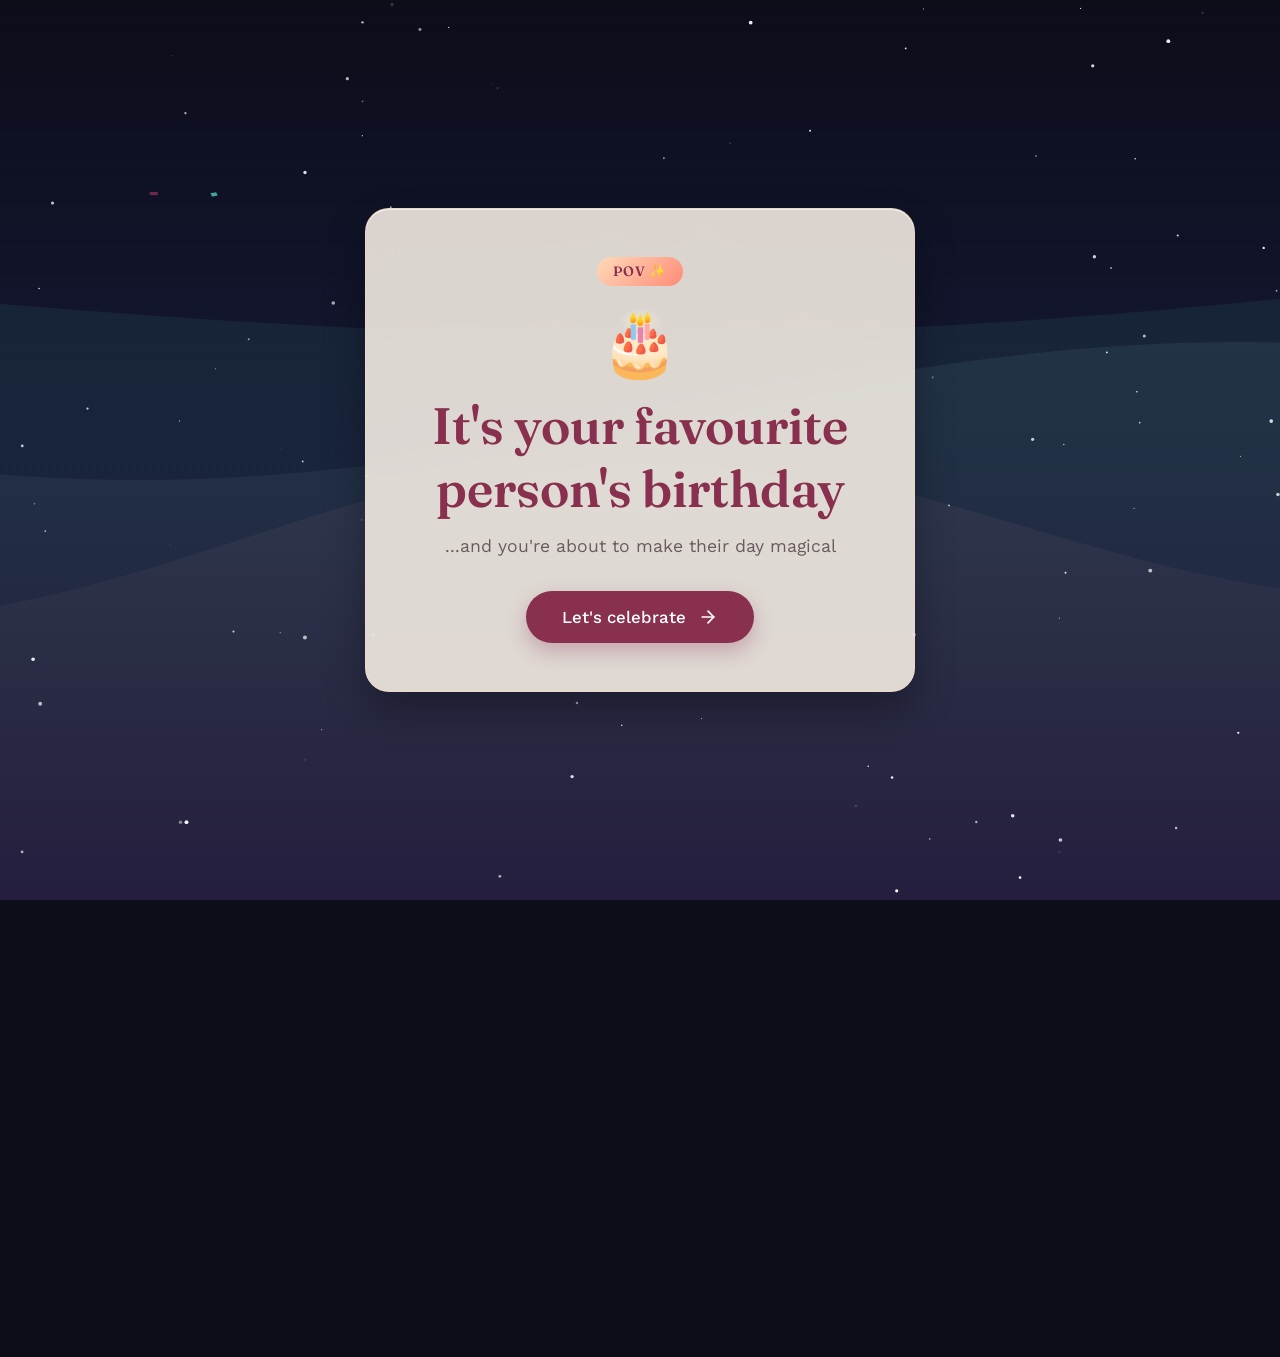
==== index.html @ 3d09d799 "Birthday surprise website" ====
<!DOCTYPE html>
<html lang="en">
<head>
    <meta charset="UTF-8">
    <meta name="viewport" content="width=device-width, initial-scale=1.0">
    <title>Happy Birthday! ❤️✨</title>
    <!-- Google Fonts -->
    <link rel="preconnect" href="https://fonts.googleapis.com">
    <link rel="preconnect" href="https://fonts.gstatic.com" crossorigin>
    <link href="https://fonts.googleapis.com/css2?family=Caveat:wght@600&family=Fraunces:ital,opsz,wght@0,9..144,400;0,9..144,600;1,9..144,400&family=Work+Sans:wght@300;400;500;600&display=swap" rel="stylesheet">
    <link rel="stylesheet" href="style.css">
</head>
<body>

    <!-- Northern Lights & Starry Background Canvas -->
    <canvas id="skyCanvas"></canvas>

    <!-- Main Container -->
    <main class="app-container">

        <!-- SCREEN 1: POV INTRO -->
        <section id="screen-1" class="screen active">
            <canvas id="confettiCanvas"></canvas>
            <div class="glass-card intro-card">
                <span class="badge">POV ✨</span>
                <div class="cake-icon floating">🎂</div>
                <h1 class="greeting">It's your favourite person's birthday</h1>
                <p class="subtitle">...and you're about to make their day magical</p>
                <div class="action-wrapper">
                    <button id="intro-btn" class="primary-btn glow-effect">
                        <span>Let's celebrate</span>
                        <svg width="20" height="20" viewBox="0 0 24 24" fill="none" stroke="currentColor" stroke-width="2" stroke-linecap="round" stroke-linejoin="round"><line x1="5" y1="12" x2="19" y2="12"></line><polyline points="12 5 19 12 12 19"></polyline></svg>
                    </button>
                </div>
            </div>
        </section>

        <!-- SCREEN 2: OPENING -->
        <section id="screen-2" class="screen">
            <div class="glass-card welcome-card">
                <span class="badge">Special Delivery ✨</span>
                <h1 class="greeting">Hello cutieee ❤️</h1>
                <p class="subtitle">I made something for you...</p>
                <div class="action-wrapper">
                    <button id="start-btn" class="primary-btn glow-effect">
                        <span>Continue to your gift</span>
                        <svg width="20" height="20" viewBox="0 0 24 24" fill="none" stroke="currentColor" stroke-width="2" stroke-linecap="round" stroke-linejoin="round"><line x1="5" y1="12" x2="19" y2="12"></line><polyline points="12 5 19 12 12 19"></polyline></svg>
                    </button>
                </div>
            </div>
        </section>

        <!-- SCREEN 3: GIFT ACCEPTANCE -->
        <section id="screen-3" class="screen">
            <div class="glass-card gift-card">
                <div class="gift-icon-wrapper floating">
                    🎁
                </div>
                <h2>Will you see it??? pls 🥺</h2>
                <p id="gift-prompt-text">I worked really hard on this, pretty please?</p>
                
                <div class="button-group">
                    <button id="yes-btn" class="primary-btn glow-effect">Yes, absolutely! 💖</button>
                    <button id="no-btn" class="secondary-btn">No way 🙈</button>
                </div>
            </div>
        </section>

        <!-- SCREEN 4: BOUQUET REVEAL -->
        <section id="screen-4" class="screen">
            <div class="screen-header">
                <h2>Pick Your Birthday Bouquets</h2>
                <p>Click each bouquet to flip it and read your special message. (Explore all 3 to continue!)</p>
            </div>

            <div class="bouquet-grid">
                <!-- Bouquet 1 -->
                <div class="flip-card" data-bouquet="1">
                    <div class="flip-card-inner">
                        <div class="flip-card-front">
                            <div class="card-image-wrapper">
                                <!-- Customized AI Bouquet Image 1 -->
                                <img src="https://images.unsplash.com/photo-1561181286-d3fee7d55364?q=80&w=600&auto=format&fit=crop" alt="Sunset Peach Bouquet">
                            </div>
                            <div class="card-label">
                                <h3>Sunset Rose Bouquet</h3>
                                <span class="tap-hint">Tap to flip ✨</span>
                            </div>
                        </div>
                        <div class="flip-card-back">
                            <h3>Radiant Joy</h3>
                            <p>May your days always be filled with the warmth of golden hour sunsets and the softest, purest smiles.</p>
                        </div>
                    </div>
                </div>

                <!-- Bouquet 2 -->
                <div class="flip-card" data-bouquet="2">
                    <div class="flip-card-inner">
                        <div class="flip-card-front">
                            <div class="card-image-wrapper">
                                <!-- Customized AI Bouquet Image 2 -->
                                <img src="https://images.unsplash.com/photo-1526047932273-341f2a7631f9?q=80&w=600&auto=format&fit=crop" alt="Dreamy Berry Peony Bouquet">
                            </div>
                            <div class="card-label">
                                <h3>Dreamy Berry Peonies</h3>
                                <span class="tap-hint">Tap to flip ✨</span>
                            </div>
                        </div>
                        <div class="flip-card-back">
                            <h3>Endless Magic</h3>
                            <p>You bring so much gentle grace and beauty into the world. Never stop shining your gorgeous light!</p>
                        </div>
                    </div>
                </div>

                <!-- Bouquet 3 -->
                <div class="flip-card" data-bouquet="3">
                    <div class="flip-card-inner">
                        <div class="flip-card-front">
                            <div class="card-image-wrapper">
                                <!-- Customized Bouquet Image 3 -->
                                <img src="bouquet3.jpg" alt="Blush Garden Bouquet">
                            </div>
                            <div class="card-label">
                                <h3>Blush Garden Bouquet</h3>
                                <span class="tap-hint">Tap to flip ✨</span>
                            </div>
                        </div>
                        <div class="flip-card-back">
                            <h3>Sweetest Dreams</h3>
                            <p>Here’s to another year of beautiful adventures, cozy moments, and all your biggest dreams coming true.</p>
                        </div>
                    </div>
                </div>
            </div>

            <div class="action-wrapper center">
                <button id="to-memories-btn" class="primary-btn glow-effect" disabled>
                    <span>View Our Memories & Wish</span>
                    <svg width="20" height="20" viewBox="0 0 24 24" fill="none" stroke="currentColor" stroke-width="2" stroke-linecap="round" stroke-linejoin="round"><line x1="5" y1="12" x2="19" y2="12"></line><polyline points="12 5 19 12 12 19"></polyline></svg>
                </button>
            </div>
        </section>

        <!-- SCREEN 5: POLAROID MEMORIES + FINAL WISH -->
        <section id="screen-5" class="screen">
            <!-- Flower Petal Rain Canvas Layer -->
            <canvas id="petalCanvas"></canvas>

            <div class="screen-header">
                <h2>Precious Memories</h2>
                <p>Captured moments of pure warmth and joy.</p>
            </div>

            <!-- Polaroid Grid (6 memories) -->
            <div class="polaroid-grid">
                <div class="polaroid">
                    <div class="polaroid-img">
                        <img src="WhatsApp Image 2026-08-11 at 7.57.30 PM.jpeg" alt="Memory 1">
                    </div>
                    <p class="caption">That radiant smile ✨</p>
                </div>
                <div class="polaroid">
                    <div class="polaroid-img">
                        <img src="WhatsApp Image 2026-08-11 at 7.52.38 PM.jpeg" alt="Memory 2">
                    </div>
                    <p class="caption">Endless laughter 🥂</p>
                </div>
                <div class="polaroid">
                    <div class="polaroid-img">
                        <img src="WhatsApp Image 2026-08-11 at 7.52.39 PM.jpeg" alt="Memory 3">
                    </div>
                    <p class="caption">Golden hour magic 🌅</p>
                </div>
                <div class="polaroid">
                    <div class="polaroid-img">
                        <img src="WhatsApp Image 2026-08-11 at 7.55.46 PM.jpeg" alt="Memory 4">
                    </div>
                    <p class="caption">Absolute diva 👑</p>
                </div>
                <div class="polaroid">
                    <div class="polaroid-img">
                        <img src="WhatsApp Image 2026-08-11 at 7.56.31 PM.jpeg" alt="Memory 5">
                    </div>
                    <p class="caption">Adventures together 🗺️</p>
                </div>
                <div class="polaroid">
                    <div class="polaroid-img">
                        <img src="WhatsApp Image 2026-08-11 at 7.57.30 PM.jpeg" alt="Memory 6">
                    </div>
                    <p class="caption">Simply unforgettable 💖</p>
                </div>
            </div>

            <!-- Warm Birthday Message Card -->
            <div class="glass-card final-message-card">
                <span class="badge">Happy Birthday! 🎉</span>
                <h2>To the most wonderful soul,</h2>
                <p>
                  Happy Birthday to my forever person! ❤️✨ 14 years of friendship, countless memories, endless laughter, silly fights, and so many beautiful moments — and I’m so grateful for every single one of them. 🥹💕 You’ve been a constant through all these years, and I genuinely feel lucky to have grown up with you by my side. Here’s to many more years of friendship, adventures, and memories together. I love you endlessly, and I hope life gives you all the happiness you truly deserve. 🫶🏻🎂✨

                </p>
                <div class="signature">
                    <span>With all my heart,</span>
                    <span class="handwritten">Yours truly ✨</span>
                </div>
            </div>

            <div class="action-wrapper center">
                <button id="play-again-btn" class="primary-btn glow-effect">
                    <span>Play Again 🔄</span>
                </button>
            </div>
        </section>

    </main>

    <script src="script.js"></script>
</body>
</html>
---- style.css ----
/* --- CSS VARIABLES & DESIGN SYSTEM --- */
:root {
    --bg-deep: #0b0d19;
    --bg-indigo: #151934;
    --bg-violet: #251e3e;
    
    --sunset-cream: #FFF7ED;
    --sunset-peach: #FFDAB9;
    --sunset-coral: #FF8B77;
    --sunset-berry: #88304E;
    --sunset-berry-hover: #A03B5D;
    
    --card-bg: rgba(255, 247, 237, 0.85);
    --card-border: rgba(255, 218, 185, 0.4);
    --glass-blur: blur(16px);
    
    --text-dark: #2B2125;
    --text-muted: #6B5B61;
    --white: #FFFFFF;
    
    --transition-smooth: all 0.5s cubic-bezier(0.4, 0, 0.2, 1);
}

/* --- RESET & BASE STYLES --- */
* {
    margin: 0;
    padding: 0;
    box-sizing: border-box;
}

body {
    font-family: 'Work Sans', sans-serif;
    background-color: var(--bg-deep);
    color: var(--text-dark);
    min-height: 100vh;
    overflow-x: hidden;
    position: relative;
}

h1, h2, h3, .badge {
    font-family: 'Fraunces', serif;
}

/* --- NORTHERN LIGHTS BACKGROUND CANVAS --- */
#skyCanvas {
    position: fixed;
    top: 0;
    left: 0;
    width: 100vw;
    height: 100vh;
    z-index: -1;
    pointer-events: none;
}

#petalCanvas {
    position: absolute;
    top: 0;
    left: 0;
    width: 100%;
    height: 100%;
    z-index: 1;
    pointer-events: none;
}

/* --- APP CONTAINER & SCREENS --- */
.app-container {
    width: 100%;
    min-height: 100vh;
    display: flex;
    justify-content: center;
    align-items: center;
    position: relative;
    padding: 2rem 1rem;
}

.screen {
    position: absolute;
    width: 100%;
    max-width: 1100px;
    opacity: 0;
    visibility: hidden;
    transform: translateY(20px) scale(0.98);
    transition: var(--transition-smooth);
    display: flex;
    flex-direction: column;
    align-items: center;
    justify-content: center;
    padding: 1rem;
    z-index: 2;
}

.screen.active {
    opacity: 1;
    visibility: visible;
    transform: translateY(0) scale(1);
}

/* --- GLASS CARD COMPONENTS --- */
.glass-card {
    background: var(--card-bg);
    backdrop-filter: var(--glass-blur);
    -webkit-backdrop-filter: var(--glass-blur);
    border: 1px solid var(--card-border);
    border-radius: 24px;
    padding: 3rem 2.5rem;
    text-align: center;
    box-shadow: 0 20px 40px rgba(0, 0, 0, 0.3), inset 0 1px 0 rgba(255, 255, 255, 0.6);
    max-width: 550px;
    width: 100%;
}

.badge {
    display: inline-block;
    background: linear-gradient(135deg, var(--sunset-peach), var(--sunset-coral));
    color: var(--sunset-berry);
    padding: 0.4rem 1rem;
    border-radius: 50px;
    font-size: 0.85rem;
    font-weight: 600;
    margin-bottom: 1.2rem;
    text-transform: uppercase;
    letter-spacing: 0.05em;
}

.greeting {
    font-size: clamp(2.2rem, 5vw, 3.2rem);
    color: var(--sunset-berry);
    margin-bottom: 0.8rem;
    font-weight: 600;
}

.subtitle {
    font-size: 1.1rem;
    color: var(--text-muted);
    margin-bottom: 2rem;
    line-height: 1.5;
}

/* --- BUTTONS & INTERACTIONS --- */
.action-wrapper {
    margin-top: 1.5rem;
    width: 100%;
    display: flex;
    justify-content: center;
}

.action-wrapper.center {
    margin-top: 3rem;
}

.primary-btn {
    background: var(--sunset-berry);
    color: var(--white);
    border: none;
    padding: 1rem 2.2rem;
    border-radius: 50px;
    font-size: 1.05rem;
    font-weight: 500;
    cursor: pointer;
    display: inline-flex;
    align-items: center;
    gap: 0.8rem;
    box-shadow: 0 8px 20px rgba(136, 48, 78, 0.3);
    transition: var(--transition-smooth);
    font-family: 'Work Sans', sans-serif;
}

.primary-btn:hover:not(:disabled) {
    background: var(--sunset-berry-hover);
    transform: translateY(-2px);
    box-shadow: 0 12px 25px rgba(136, 48, 78, 0.4);
}

.primary-btn:disabled {
    opacity: 0.5;
    cursor: not-allowed;
    transform: none;
    box-shadow: none;
}

.secondary-btn {
    background: transparent;
    color: var(--sunset-berry);
    border: 2px solid var(--sunset-coral);
    padding: 1rem 2.2rem;
    border-radius: 50px;
    font-size: 1.05rem;
    font-weight: 500;
    cursor: pointer;
    transition: var(--transition-smooth);
    font-family: 'Work Sans', sans-serif;
}

.secondary-btn:hover {
    background: rgba(255, 139, 119, 0.1);
}

/* --- SCREEN 2: GIFT --- */
.gift-icon-wrapper {
    font-size: 4rem;
    margin-bottom: 1rem;
}

.floating {
    animation: floatingAnim 3s ease-in-out infinite;
}

@keyframes floatingAnim {
    0%, 100% { transform: translateY(0); }
    50% { transform: translateY(-10px); }
}

/* --- SCREEN 1: POV INTRO --- */
.intro-card {
    position: relative;
    z-index: 2;
}

.cake-icon {
    font-size: 4rem;
    margin-bottom: 0.8rem;
}

#confettiCanvas {
    position: absolute;
    top: 0;
    left: 0;
    width: 100%;
    height: 100%;
    z-index: 1;
    pointer-events: none;
}

.button-group {
    display: flex;
    gap: 1rem;
    justify-content: center;
    margin-top: 2rem;
    position: relative;
    min-height: 60px;
}

/* --- SCREEN 3: BOUQUET 3D FLIP CARDS --- */
.screen-header {
    text-align: center;
    margin-bottom: 2.5rem;
}

.screen-header h2 {
    font-size: clamp(2rem, 4vw, 2.8rem);
    color: var(--sunset-cream);
    margin-bottom: 0.5rem;
}

.screen-header p {
    color: var(--sunset-peach);
    font-size: 1.05rem;
}

.bouquet-grid {
    display: grid;
    grid-template-columns: repeat(auto-fit, minmax(280px, 1fr));
    gap: 2rem;
    width: 100%;
    max-width: 1000px;
}

.flip-card {
    background-color: transparent;
    height: 420px;
    perspective: 1000px;
    cursor: pointer;
}

.flip-card-inner {
    position: relative;
    width: 100%;
    height: 100%;
    text-align: center;
    transition: transform 0.8s cubic-bezier(0.4, 0, 0.2, 1);
    transform-style: preserve-3d;
    border-radius: 20px;
    box-shadow: 0 15px 35px rgba(0,0,0,0.25);
}

.flip-card.flipped .flip-card-inner {
    transform: rotateY(180deg);
}

.flip-card-front, .flip-card-back {
    position: absolute;
    width: 100%;
    height: 100%;
    backface-visibility: hidden;
    -webkit-backface-visibility: hidden;
    border-radius: 20px;
    overflow: hidden;
    border: 1px solid var(--card-border);
}

.flip-card-front {
    background: var(--card-bg);
    display: flex;
    flex-direction: column;
}

.card-image-wrapper {
    width: 100%;
    height: 75%;
    overflow: hidden;
}

.card-image-wrapper img {
    width: 100%;
    height: 100%;
    object-fit: cover;
    transition: transform 0.6s ease;
}

.flip-card:hover .card-image-wrapper img {
    transform: scale(1.05);
}

.card-label {
    padding: 1.2rem;
    background: var(--sunset-cream);
    flex: 1;
    display: flex;
    flex-direction: column;
    justify-content: center;
}

.card-label h3 {
    font-size: 1.2rem;
    color: var(--sunset-berry);
    margin-bottom: 0.3rem;
}

.tap-hint {
    font-size: 0.85rem;
    color: var(--text-muted);
}

.flip-card-back {
    background: linear-gradient(135deg, #151934, #1e2550, #251e3e);
    color: var(--white);
    transform: rotateY(180deg);
    padding: 3rem 2rem;
    display: flex;
    flex-direction: column;
    justify-content: center;
    align-items: center;
    text-align: center;
    border: 1px solid rgba(78, 205, 196, 0.15);
    box-shadow: inset 0 0 60px rgba(78, 205, 196, 0.05), inset 0 0 20px rgba(168, 230, 207, 0.03);
}

.flip-card-back h3 {
    font-size: 1.8rem;
    color: var(--sunset-peach);
    margin-bottom: 1.2rem;
}

.flip-card-back p {
    font-size: 1.05rem;
    line-height: 1.6;
    color: var(--sunset-cream);
}

/* --- SCREEN 5: POLAROID GRID & FINAL WISH --- */
#screen-5 {
    padding: 4rem 1rem;
    max-width: 1200px;
    align-items: center;
    justify-content: flex-start;
}

#screen-5.active {
    position: relative;
    min-height: 100vh;
    height: auto;
    padding-top: 3rem;
}

.polaroid-grid {
    display: grid;
    grid-template-columns: repeat(3, 1fr);
    gap: 2rem;
    width: 100%;
    max-width: 950px;
    margin: 0 auto 3rem auto;
}

.polaroid {
    background: var(--sunset-cream);
    padding: 10px 10px 20px 10px;
    border-radius: 6px;
    box-shadow: 0 10px 25px rgba(0,0,0,0.3);
    transform: rotate(var(--rot, 0deg));
    transition: var(--transition-smooth);
    width: 100%;
}

.polaroid:nth-child(1) { --rot: -3deg; }
.polaroid:nth-child(2) { --rot: 2deg; }
.polaroid:nth-child(3) { --rot: -2deg; }
.polaroid:nth-child(4) { --rot: 3deg; }
.polaroid:nth-child(5) { --rot: -1.5deg; }
.polaroid:nth-child(6) { --rot: 2.5deg; }

.polaroid:hover {
    transform: translateY(-8px) rotate(0deg) scale(1.05);
    box-shadow: 0 20px 35px rgba(0,0,0,0.4);
    z-index: 10;
}

.polaroid-img {
    width: 100%;
    aspect-ratio: 3 / 4;
    overflow: hidden;
    border-radius: 4px;
    margin-bottom: 10px;
    background: #f3e8de;
}

.polaroid-img img {
    width: 100%;
    height: 100%;
    object-fit: cover;
    object-position: center top;
}

.polaroid .caption {
    font-family: 'Caveat', cursive;
    font-size: 1.2rem;
    color: var(--sunset-berry);
    text-align: center;
    white-space: nowrap;
    overflow: hidden;
    text-overflow: ellipsis;
}

.final-message-card {
    max-width: 750px;
    margin: 0 auto;
    text-align: left;
    padding: 3rem;
}

.final-message-card h2 {
    color: var(--sunset-berry);
    font-size: 2rem;
    margin-bottom: 1.2rem;
}

.final-message-card p {
    font-size: 1.1rem;
    line-height: 1.8;
    color: var(--text-dark);
    margin-bottom: 2rem;
}

.signature {
    display: flex;
    flex-direction: column;
    align-items: flex-end;
    font-size: 1.1rem;
    color: var(--text-muted);
}

.signature .handwritten {
    font-family: 'Caveat', cursive;
    font-size: 2.2rem;
    color: var(--sunset-berry);
    margin-top: -5px;
}

/* --- RESPONSIVE MEDIA QUERIES --- */
@media (max-width: 768px) {
    .glass-card {
        padding: 2rem 1.5rem;
    }
    
    .polaroid-grid {
        grid-template-columns: repeat(2, 1fr);
        gap: 1.2rem;
        max-width: 100%;
    }
    
    .polaroid {
        padding: 8px 8px 16px 8px;
    }

    .polaroid .caption {
        font-size: 1rem;
    }
    
    .flip-card {
        height: 380px;
    }
}

@media (max-width: 480px) {
    .polaroid-grid {
        grid-template-columns: repeat(2, 1fr);
        gap: 1rem;
    }
}
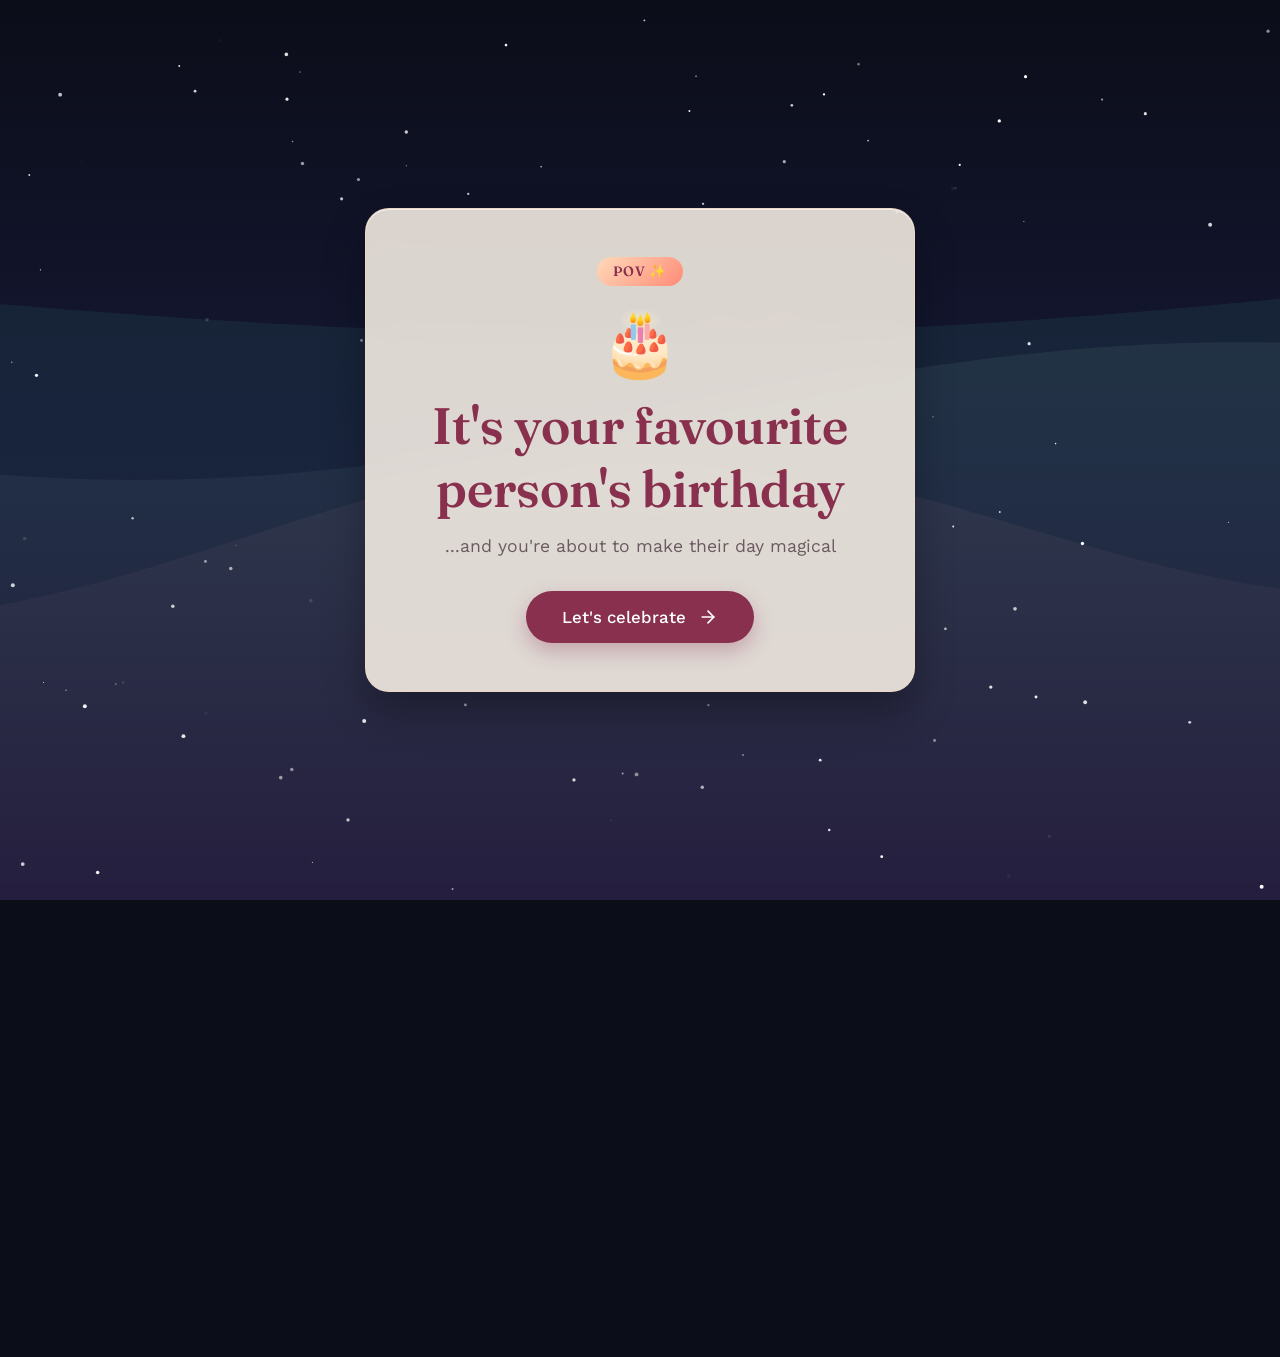
==== commit 75487d64: "Update index.html" ====
--- a/index.html
+++ b/index.html
@@ -70,7 +70,7 @@
         <section id="screen-4" class="screen">
             <div class="screen-header">
                 <h2>Pick Your Birthday Bouquets</h2>
-                <p>Click each bouquet to flip it and read your special message. (Explore all 3 to continue!)</p>
+                <p>Click each bouquet to flip it and read your special message.</p>
             </div>
 
             <div class="bouquet-grid">
@@ -89,7 +89,7 @@
                         </div>
                         <div class="flip-card-back">
                             <h3>Radiant Joy</h3>
-                            <p>May your days always be filled with the warmth of golden hour sunsets and the softest, purest smiles.</p>
+                            <p>May your life always be filled with little moments that make your heart happy, people who make you feel loved, and memories you’ll smile about forever. You deserve all the joy, laughter, and beautiful things this world has to offer. ❤️</p>
                         </div>
                     </div>
                 </div>
@@ -109,7 +109,7 @@
                         </div>
                         <div class="flip-card-back">
                             <h3>Endless Magic</h3>
-                            <p>You bring so much gentle grace and beauty into the world. Never stop shining your gorgeous light!</p>
+                            <p>Fourteen years of friendship, countless memories, endless laughter, and somehow, you still make life a little brighter just by being in it. I’m so grateful I got to grow up with you. Here’s to all the beautiful memories we still have left to make. 🥹❤️</p>
                         </div>
                     </div>
                 </div>
@@ -129,7 +129,7 @@
                         </div>
                         <div class="flip-card-back">
                             <h3>Sweetest Dreams</h3>
-                            <p>Here’s to another year of beautiful adventures, cozy moments, and all your biggest dreams coming true.</p>
+                            <p>Here’s to another year of chasing dreams, finding happiness in unexpected places, and becoming everything you’ve ever wished to be. May every dream you hold close find its way to you, and may life always be kinder and more beautiful than you imagined. ✨</p>
                         </div>
                     </div>
                 </div>
@@ -198,7 +198,7 @@
                 <span class="badge">Happy Birthday! 🎉</span>
                 <h2>To the most wonderful soul,</h2>
                 <p>
-                  Happy Birthday to my forever person! ❤️✨ 14 years of friendship, countless memories, endless laughter, silly fights, and so many beautiful moments — and I’m so grateful for every single one of them. 🥹💕 You’ve been a constant through all these years, and I genuinely feel lucky to have grown up with you by my side. Here’s to many more years of friendship, adventures, and memories together. I love you endlessly, and I hope life gives you all the happiness you truly deserve. 🫶🏻🎂✨
+                  Happy Birthday to my forever person! ❤️✨ 14 years of friendship, countless memories, endless laughter, silly fights, and so many beautiful moments — and I’m so grateful for every single one of them. 🥹💕 You’ve been  constant through all these years, and I genuinely feel lucky to have grown up with you by my side. Here’s to many more years of friendship, adventures, and memories together. I love you endlessly, and I hope life gives you all the happiness you truly deserve. 🫶🏻🎂✨
 
                 </p>
                 <div class="signature">
--- a/style.css
+++ b/style.css
@@ -477,10 +477,68 @@
 
 /* --- RESPONSIVE MEDIA QUERIES --- */
 @media (max-width: 768px) {
+    .app-container {
+        display: block;
+        padding: 0;
+        min-height: auto;
+    }
+
+    .screen {
+        position: fixed;
+        top: 0;
+        left: 0;
+        right: 0;
+        bottom: 0;
+        max-width: 100%;
+        padding: 1.5rem 1rem;
+        overflow-y: auto;
+        -webkit-overflow-scrolling: touch;
+        justify-content: flex-start;
+        padding-top: 2rem;
+    }
+
+    /* Center content vertically only for short screens (1-3) */
+    #screen-1.active,
+    #screen-2.active,
+    #screen-3.active {
+        display: flex;
+        justify-content: center;
+        align-items: center;
+    }
+
     .glass-card {
         padding: 2rem 1.5rem;
     }
-    
+
+    /* Bouquet grid: single column on mobile */
+    .bouquet-grid {
+        grid-template-columns: 1fr;
+        gap: 1.5rem;
+        max-width: 100%;
+    }
+
+    .flip-card {
+        height: 360px;
+    }
+
+    .screen-header {
+        margin-bottom: 1.5rem;
+    }
+
+    .screen-header h2 {
+        font-size: 1.6rem;
+    }
+
+    .screen-header p {
+        font-size: 0.95rem;
+    }
+
+    .action-wrapper.center {
+        margin-top: 2rem;
+        padding-bottom: 2rem;
+    }
+
+    /* Polaroid grid */
     .polaroid-grid {
         grid-template-columns: repeat(2, 1fr);
         gap: 1.2rem;
@@ -494,15 +552,70 @@
     .polaroid .caption {
         font-size: 1rem;
     }
-    
+
+    /* Final message card */
+    .final-message-card {
+        padding: 2rem 1.5rem;
+    }
+
+    .final-message-card h2 {
+        font-size: 1.6rem;
+    }
+
+    .final-message-card p {
+        font-size: 1rem;
+    }
+
+    #screen-5 {
+        padding: 2rem 1rem;
+    }
+
+    #screen-5.active {
+        padding-top: 2rem;
+    }
+}
+
+@media (max-width: 480px) {
+    .screen {
+        padding: 1rem 0.75rem;
+        padding-top: 1.5rem;
+    }
+
+    .bouquet-grid {
+        gap: 1.2rem;
+    }
+
     .flip-card {
-        height: 380px;
-    }
-}
-
-@media (max-width: 480px) {
+        height: 340px;
+    }
+
+    .glass-card {
+        padding: 1.8rem 1.2rem;
+        border-radius: 18px;
+    }
+
+    .greeting {
+        font-size: 1.8rem;
+    }
+
     .polaroid-grid {
         grid-template-columns: repeat(2, 1fr);
-        gap: 1rem;
+        gap: 0.8rem;
+    }
+
+    .primary-btn {
+        padding: 0.85rem 1.6rem;
+        font-size: 0.95rem;
+    }
+
+    .secondary-btn {
+        padding: 0.85rem 1.6rem;
+        font-size: 0.95rem;
+    }
+
+    .button-group {
+        flex-direction: column;
+        align-items: center;
+        gap: 0.8rem;
     }
 }
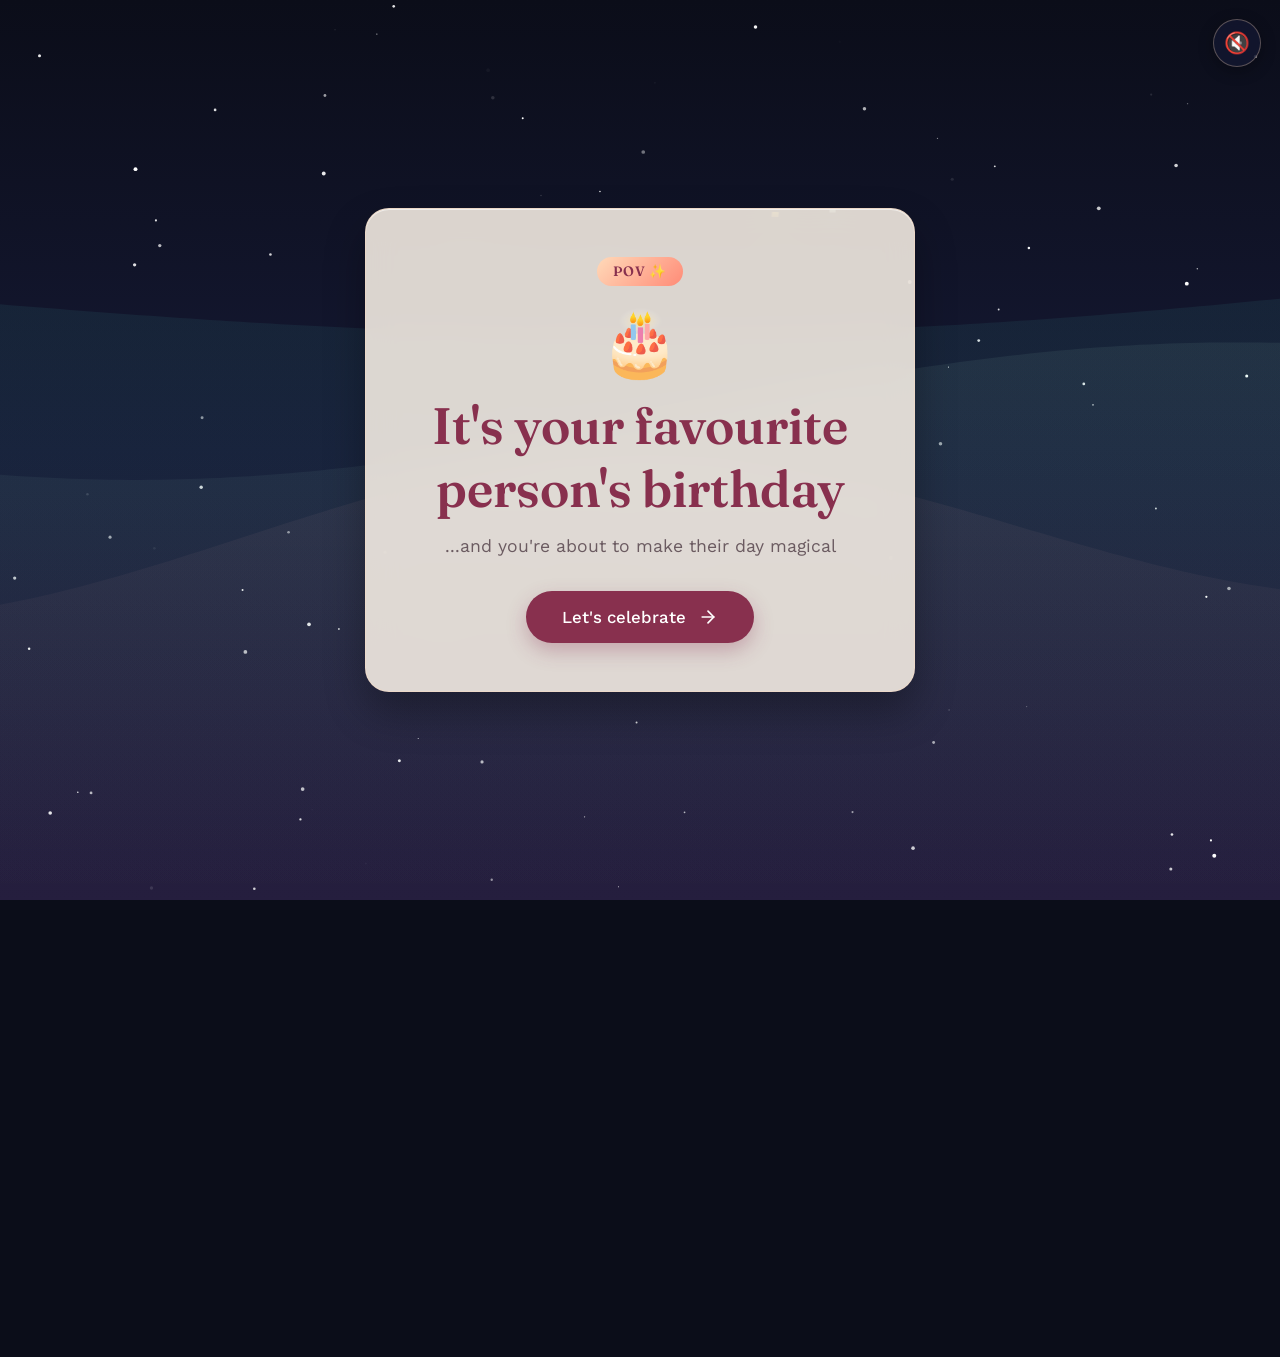
==== commit 8fea6f46: "Add Happy Birthday melody with music toggle button" ====
--- a/index.html
+++ b/index.html
@@ -15,6 +15,11 @@
     <!-- Northern Lights & Starry Background Canvas -->
     <canvas id="skyCanvas"></canvas>
 
+    <!-- Music Toggle Button -->
+    <button id="music-toggle" class="music-btn" aria-label="Toggle Music">
+        <span class="music-icon">🔇</span>
+    </button>
+
     <!-- Main Container -->
     <main class="app-container">
 
--- a/style.css
+++ b/style.css
@@ -475,6 +475,48 @@
     margin-top: -5px;
 }
 
+/* --- MUSIC TOGGLE BUTTON --- */
+.music-btn {
+    position: fixed;
+    top: 1.2rem;
+    right: 1.2rem;
+    z-index: 1000;
+    width: 48px;
+    height: 48px;
+    border-radius: 50%;
+    border: 1px solid rgba(255, 218, 185, 0.3);
+    background: rgba(21, 25, 52, 0.7);
+    backdrop-filter: blur(12px);
+    -webkit-backdrop-filter: blur(12px);
+    cursor: pointer;
+    display: flex;
+    align-items: center;
+    justify-content: center;
+    transition: all 0.3s ease;
+    box-shadow: 0 4px 15px rgba(0, 0, 0, 0.3);
+}
+
+.music-btn:hover {
+    transform: scale(1.1);
+    background: rgba(136, 48, 78, 0.5);
+    box-shadow: 0 6px 20px rgba(136, 48, 78, 0.4);
+}
+
+.music-btn.playing {
+    animation: musicPulse 2s ease-in-out infinite;
+    border-color: rgba(255, 139, 119, 0.5);
+}
+
+.music-icon {
+    font-size: 1.3rem;
+    line-height: 1;
+}
+
+@keyframes musicPulse {
+    0%, 100% { box-shadow: 0 4px 15px rgba(136, 48, 78, 0.3); }
+    50% { box-shadow: 0 4px 25px rgba(255, 139, 119, 0.5); }
+}
+
 /* --- RESPONSIVE MEDIA QUERIES --- */
 @media (max-width: 768px) {
     .app-container {
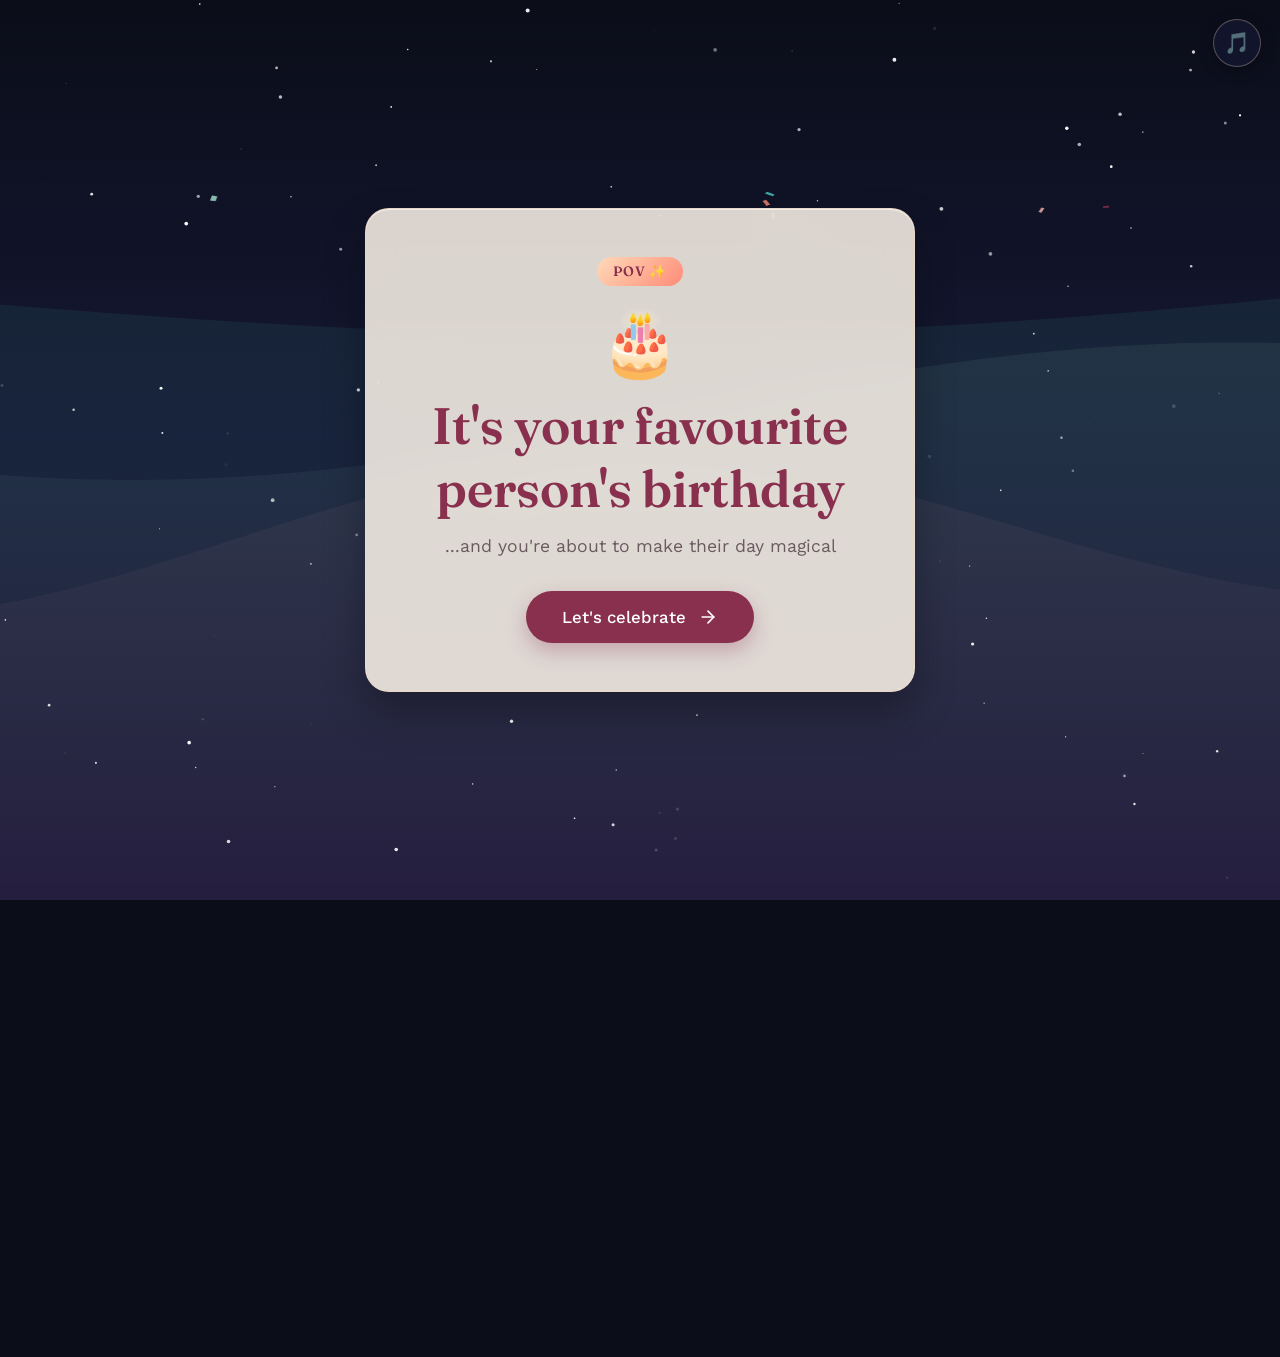
==== commit 5ca13fd4: "Auto-start music on first interaction, toggle to stop" ====
--- a/index.html
+++ b/index.html
@@ -17,7 +17,7 @@
 
     <!-- Music Toggle Button -->
     <button id="music-toggle" class="music-btn" aria-label="Toggle Music">
-        <span class="music-icon">🔇</span>
+        <span class="music-icon">🎵</span>
     </button>
 
     <!-- Main Container -->
